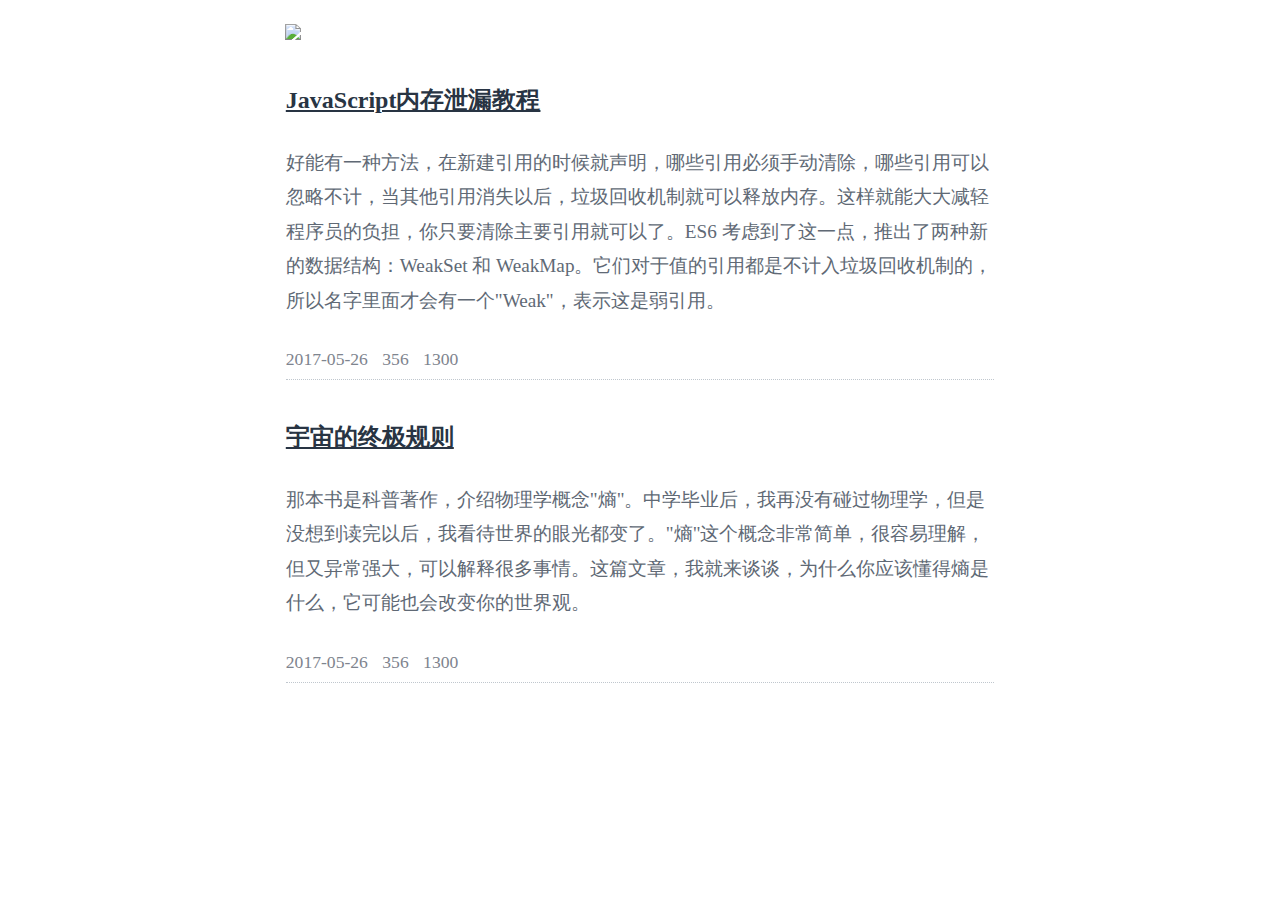
==== index.html @ 5a66dd4c "office mac to github" ====
<!DOCTYPE html>
<html>
<head>
    <meta charset="UTF-8">
    <title>blog-template</title>
    <meta charset="utf-8">
    <meta name="viewport" content="width=device-width, initial-scale=1, maximum-scale=1, minimum-scale=1,user-scalable=no">
    <link rel="stylesheet" href="css/public.css" />
    <link rel="stylesheet" href="css/base.css" />
    <script type="text/javascript" src="js/jquery.min.js"></script>
    <script type="text/javascript" src="js/test.js"></script>
</head>
<body>

    <div class="main-wrapper main-header clear-fix">
        <a href="" class="home-link">
            <img src="images/logo.png" style="width:170px;">
        </a>
    </div>

    <div class="main-wrapper main-content">
        <div class="article-wrap">
            <h2 class="article-title"><a href="">JavaScript内存泄漏教程</a></h2>
            <p class="article-body">好能有一种方法，在新建引用的时候就声明，哪些引用必须手动清除，哪些引用可以忽略不计，当其他引用消失以后，垃圾回收机制就可以释放内存。这样就能大大减轻程序员的负担，你只要清除主要引用就可以了。ES6 考虑到了这一点，推出了两种新的数据结构：WeakSet 和 WeakMap。它们对于值的引用都是不计入垃圾回收机制的，所以名字里面才会有一个"Weak"，表示这是弱引用。</p>
            <div class="article-info">
                <span class="article-info-date"><i class="iconfont icon-time"></i> 2017-05-26</span>
                <span class="article-info-mark"><i class="iconfont icon-mark"></i> 356</span>
                <span class="article-info-attention"><i class="iconfont icon-attention"></i> 1300</span>
            </div>
        </div>
        <div class="article-wrap">
            <h2 class="article-title"><a href="">宇宙的终极规则</a></h2>
            <p class="article-body">那本书是科普著作，介绍物理学概念"熵"。中学毕业后，我再没有碰过物理学，但是没想到读完以后，我看待世界的眼光都变了。"熵"这个概念非常简单，很容易理解，但又异常强大，可以解释很多事情。这篇文章，我就来谈谈，为什么你应该懂得熵是什么，它可能也会改变你的世界观。</p>
            <div class="article-info">
                <span class="article-info-date"><i class="iconfont icon-time"></i> 2017-05-26</span>
                <span class="article-info-mark"><i class="iconfont icon-comment"></i> 356</span>
                <span class="article-info-attention"><i class="iconfont icon-attention"></i> 1300</span>
            </div>
        </div>
    </div>

</body>
</html>
---- css/base.css ----
.clear-fix:after{
    float: none;
    display: block;
    content: '';
    visibility: hidden;
    clear: both;
    height: 0;
    overflow: hidden;
    zoom: 1;
}


.main-header{
    padding: 1em 0 0 0;
}
.home-link{
    display: block;
    float: left;
    margin-left: 1.5em;
}



.main-wrapper{
    width: 60%;
    margin: 0 auto;
}
.article-wrap{
    border:rgba(255,255,255,0) 1px solid;
    border-radius: 5px;
    padding: 0 1.5em;
    transition: all 0.6s;
}
.article-wrap.chosen-arc{
    border-color:#E6E9EF;
    background: #fff;
    box-shadow: 0 0 4px rgba(100,100,100,.12);
}


.article-title{
    font-size: 1.5em;
    padding:0.8em 0 0 0;
}
.article-title a{
	color: #283443;
    transition: all 0.4s;
}
.article-wrap.chosen-arc .article-title a{
    color: #EF530E;
}


.article-body{
    font-size: 1.2em;
    color: #606975;
    line-height: 1.8em;
    padding: 0.5em 0 0.6em 0;
    transition: all 0.4s;
}
.article-body:hover{
    color: #434B58;
}
.article-wrap.chosen-arc .article-body{
    color: #434B58;
}

.article-info{
    color: #7E848E;
    border-bottom: rgb(192, 199, 206) 1px dotted;
    font-size: 1.1em;
    padding: 0 0 10px 0;
    vertical-align: middle;
    line-height: 20px;
    font-weight: normal;
    transition: all 0.4s;
}
.article-info span{
    margin-right: 10px;
}
.article-info i{
	font-weight: bold;
}
.article-wrap.chosen-arc .article-info{
    border-color: rgba(255,255,255,0);
}
.article-wrap.chosen-prev .article-info{
    border-color: rgba(255,255,255,0);
}



/*-------*/
@media (max-width: 990px) {
    .main-wrapper{
        width: 100%;
    }
    .article-wrap{
        border-left: none;
        border-right: none;
    }
    .article-wrap.chosen-arc{
        border-radius: 0;
        border-left: none;
        border-right: none;
        box-shadow: 0 0 5px rgba(100,100,100,.1);
        /*box-shadow: none;*/
    }
}
@media (min-width: 990px) and (max-width: 1200px) {
    .main-wrapper{
        width: 75%;
    }
}
@media (min-width: 1200px) {
    .main-wrapper{
        width: 60%;
    }
}
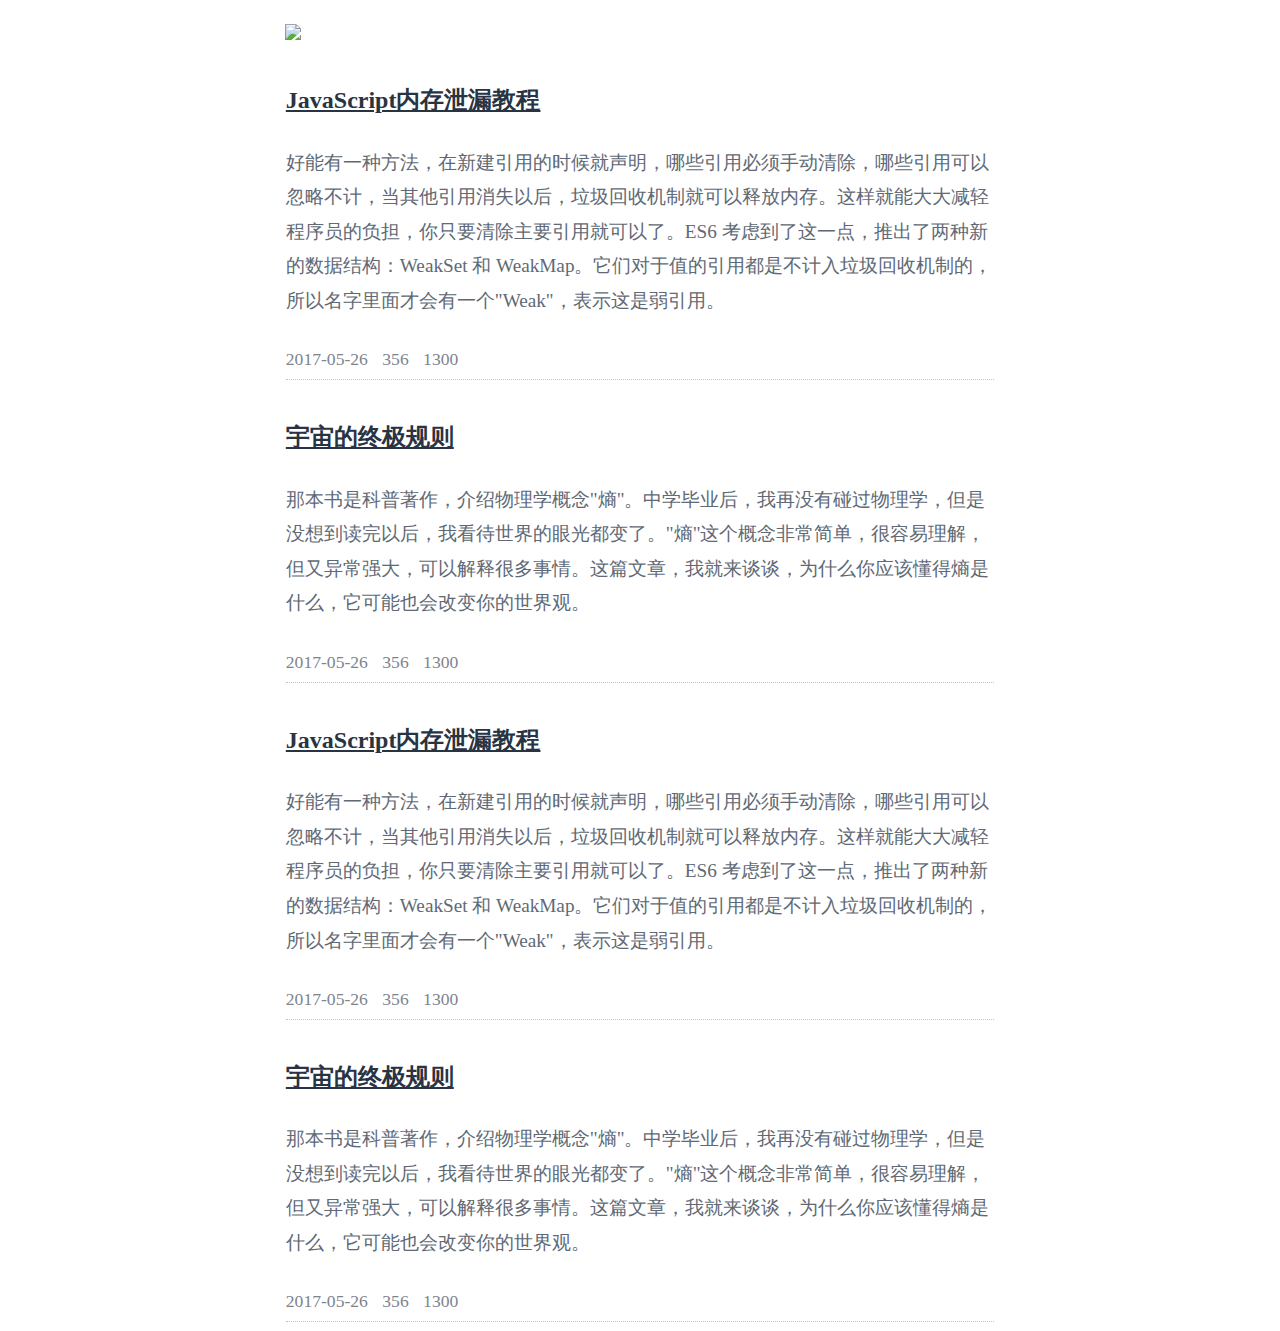
==== commit 1a5bdfbe: "office to github--17.10.26" ====
--- a/index.html
+++ b/index.html
@@ -37,6 +37,24 @@
                 <span class="article-info-attention"><i class="iconfont icon-attention"></i> 1300</span>
             </div>
         </div>
+        <div class="article-wrap">
+            <h2 class="article-title"><a href="">JavaScript内存泄漏教程</a></h2>
+            <p class="article-body">好能有一种方法，在新建引用的时候就声明，哪些引用必须手动清除，哪些引用可以忽略不计，当其他引用消失以后，垃圾回收机制就可以释放内存。这样就能大大减轻程序员的负担，你只要清除主要引用就可以了。ES6 考虑到了这一点，推出了两种新的数据结构：WeakSet 和 WeakMap。它们对于值的引用都是不计入垃圾回收机制的，所以名字里面才会有一个"Weak"，表示这是弱引用。</p>
+            <div class="article-info">
+                <span class="article-info-date"><i class="iconfont icon-time"></i> 2017-05-26</span>
+                <span class="article-info-mark"><i class="iconfont icon-mark"></i> 356</span>
+                <span class="article-info-attention"><i class="iconfont icon-attention"></i> 1300</span>
+            </div>
+        </div>
+        <div class="article-wrap">
+            <h2 class="article-title"><a href="">宇宙的终极规则</a></h2>
+            <p class="article-body">那本书是科普著作，介绍物理学概念"熵"。中学毕业后，我再没有碰过物理学，但是没想到读完以后，我看待世界的眼光都变了。"熵"这个概念非常简单，很容易理解，但又异常强大，可以解释很多事情。这篇文章，我就来谈谈，为什么你应该懂得熵是什么，它可能也会改变你的世界观。</p>
+            <div class="article-info">
+                <span class="article-info-date"><i class="iconfont icon-time"></i> 2017-05-26</span>
+                <span class="article-info-mark"><i class="iconfont icon-comment"></i> 356</span>
+                <span class="article-info-attention"><i class="iconfont icon-attention"></i> 1300</span>
+            </div>
+        </div>
     </div>
 
 </body>
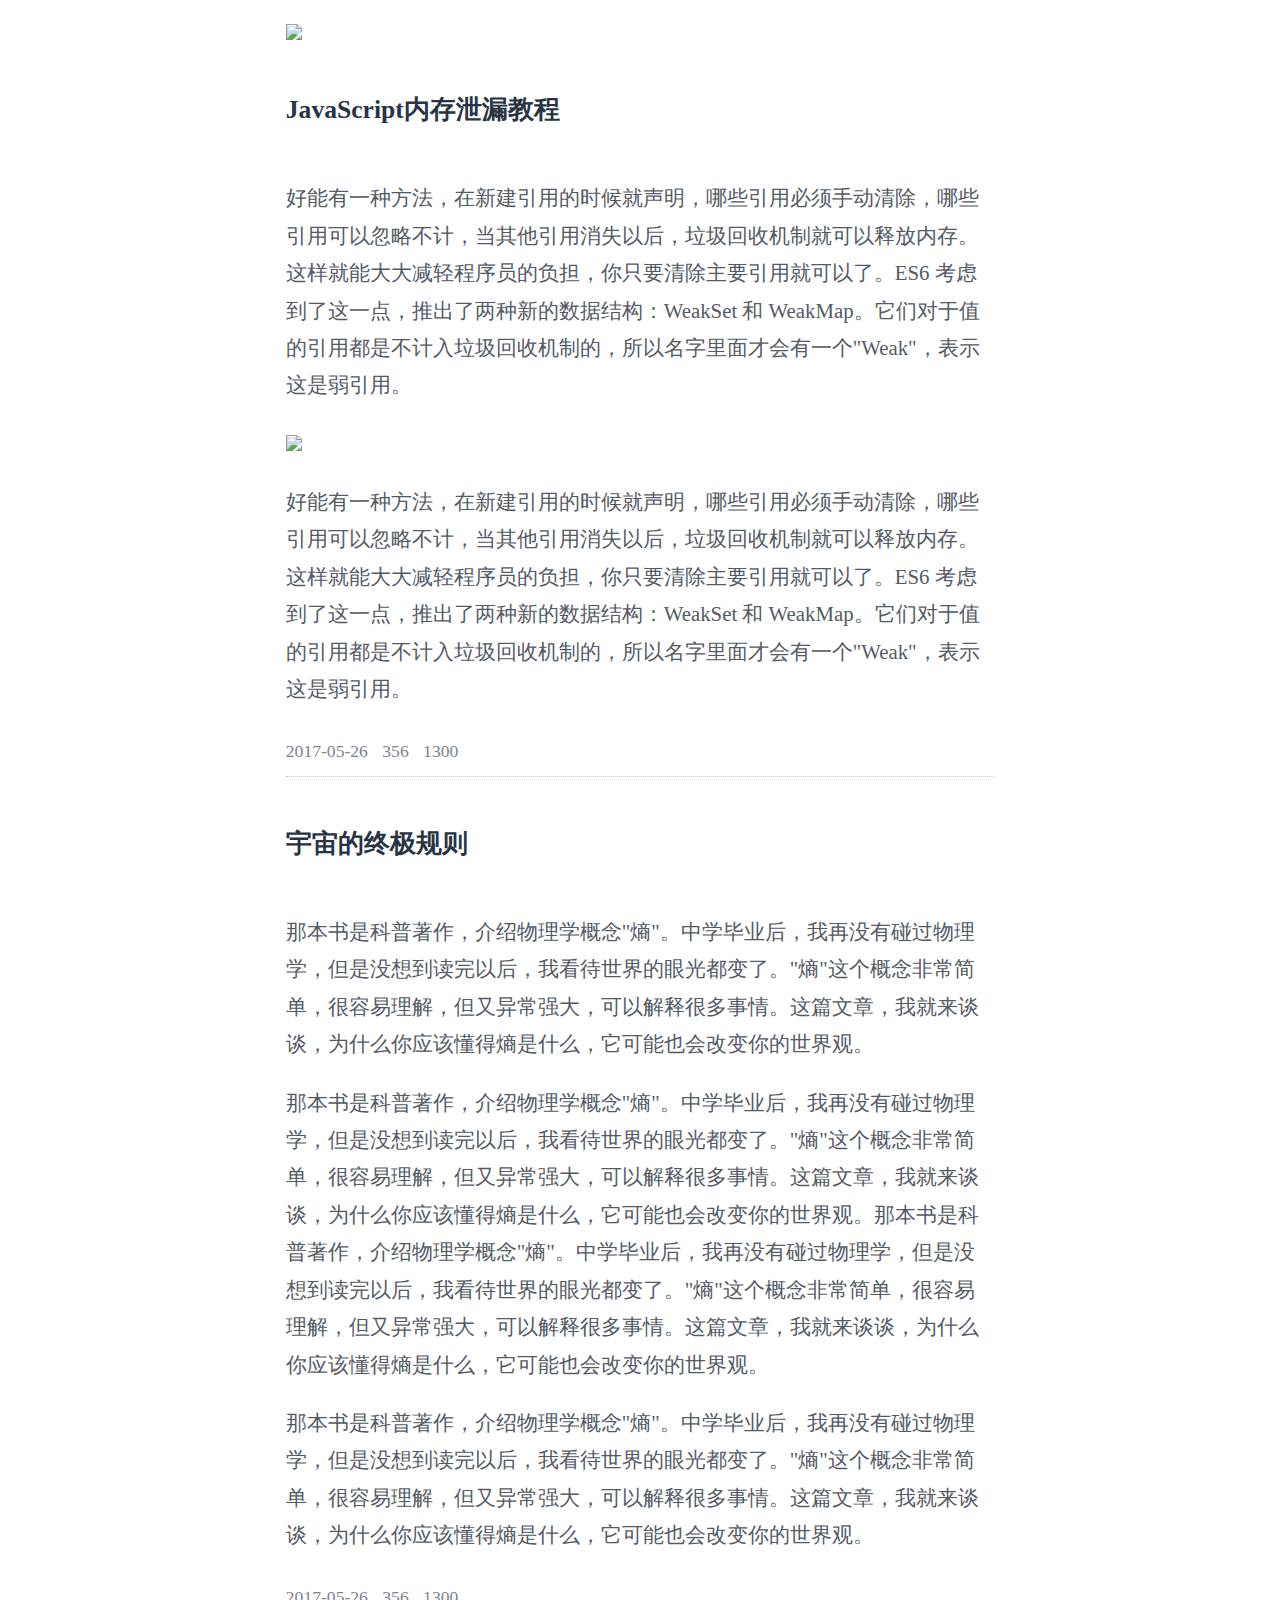
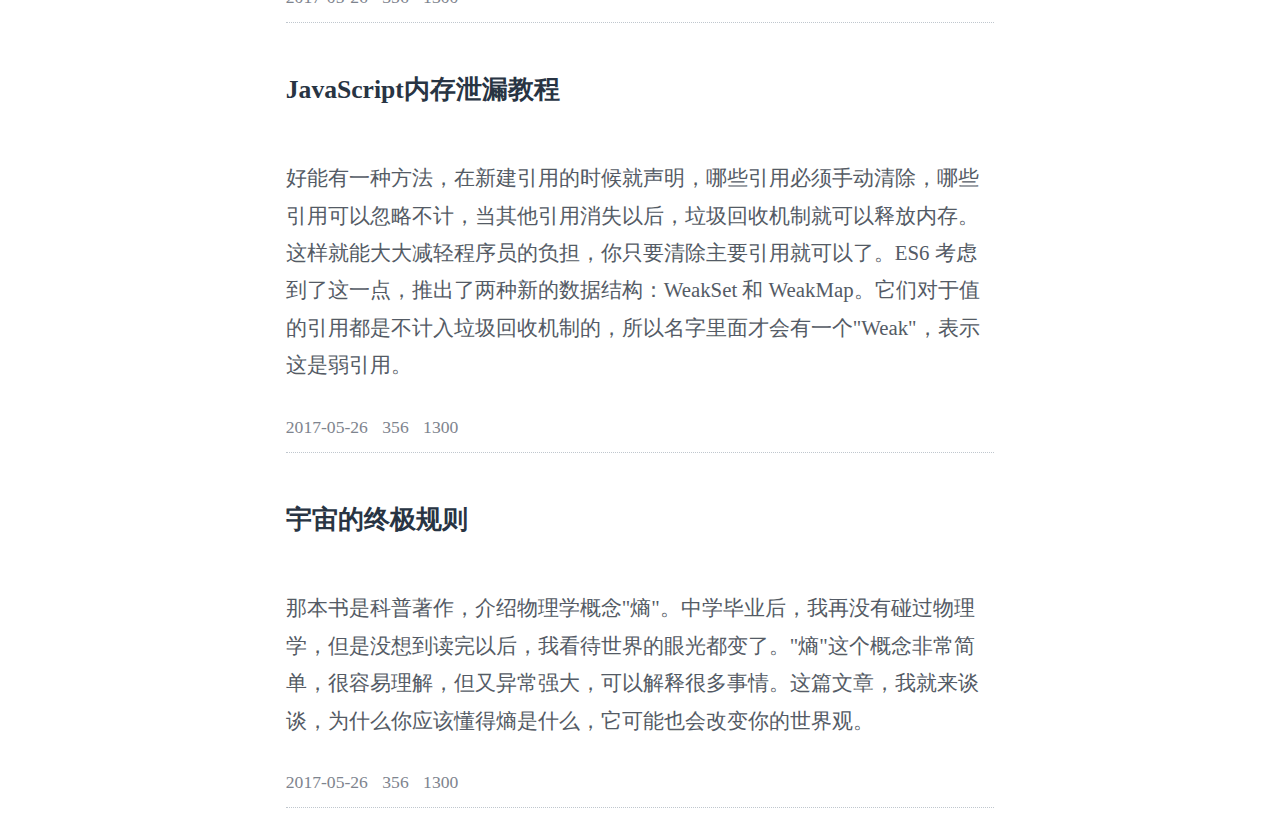
==== commit f2a9a60a: "home to github" ====
--- a/index.html
+++ b/index.html
@@ -19,36 +19,49 @@
     </div>
 
     <div class="main-wrapper main-content">
-        <div class="article-wrap">
-            <h2 class="article-title"><a href="">JavaScript内存泄漏教程</a></h2>
-            <p class="article-body">好能有一种方法，在新建引用的时候就声明，哪些引用必须手动清除，哪些引用可以忽略不计，当其他引用消失以后，垃圾回收机制就可以释放内存。这样就能大大减轻程序员的负担，你只要清除主要引用就可以了。ES6 考虑到了这一点，推出了两种新的数据结构：WeakSet 和 WeakMap。它们对于值的引用都是不计入垃圾回收机制的，所以名字里面才会有一个"Weak"，表示这是弱引用。</p>
+        <div class="article-wrap transition400">
+            <h2 class="article-title transition300"><a href="" class="transition300">JavaScript内存泄漏教程</a></h2>
+            <div class="article-body">
+                <p>好能有一种方法，在新建引用的时候就声明，哪些引用必须手动清除，哪些引用可以忽略不计，当其他引用消失以后，垃圾回收机制就可以释放内存。这样就能大大减轻程序员的负担，你只要清除主要引用就可以了。ES6 考虑到了这一点，推出了两种新的数据结构：WeakSet 和 WeakMap。它们对于值的引用都是不计入垃圾回收机制的，所以名字里面才会有一个"Weak"，表示这是弱引用。</p>
+                <img src="images/img1.jpg">
+                <p>好能有一种方法，在新建引用的时候就声明，哪些引用必须手动清除，哪些引用可以忽略不计，当其他引用消失以后，垃圾回收机制就可以释放内存。这样就能大大减轻程序员的负担，你只要清除主要引用就可以了。ES6 考虑到了这一点，推出了两种新的数据结构：WeakSet 和 WeakMap。它们对于值的引用都是不计入垃圾回收机制的，所以名字里面才会有一个"Weak"，表示这是弱引用。</p>
+            </div>
             <div class="article-info">
                 <span class="article-info-date"><i class="iconfont icon-time"></i> 2017-05-26</span>
                 <span class="article-info-mark"><i class="iconfont icon-mark"></i> 356</span>
                 <span class="article-info-attention"><i class="iconfont icon-attention"></i> 1300</span>
             </div>
         </div>
-        <div class="article-wrap">
-            <h2 class="article-title"><a href="">宇宙的终极规则</a></h2>
-            <p class="article-body">那本书是科普著作，介绍物理学概念"熵"。中学毕业后，我再没有碰过物理学，但是没想到读完以后，我看待世界的眼光都变了。"熵"这个概念非常简单，很容易理解，但又异常强大，可以解释很多事情。这篇文章，我就来谈谈，为什么你应该懂得熵是什么，它可能也会改变你的世界观。</p>
+        <div class="article-wrap transition400">
+            <h2 class="article-title transition300"><a href="" class="transition300">宇宙的终极规则</a></h2>
+            <div class="article-body">
+                <p>那本书是科普著作，介绍物理学概念"熵"。中学毕业后，我再没有碰过物理学，但是没想到读完以后，我看待世界的眼光都变了。"熵"这个概念非常简单，很容易理解，但又异常强大，可以解释很多事情。这篇文章，我就来谈谈，为什么你应该懂得熵是什么，它可能也会改变你的世界观。</p>
+                <p>那本书是科普著作，介绍物理学概念"熵"。中学毕业后，我再没有碰过物理学，但是没想到读完以后，我看待世界的眼光都变了。"熵"这个概念非常简单，很容易理解，但又异常强大，可以解释很多事情。这篇文章，我就来谈谈，为什么你应该懂得熵是什么，它可能也会改变你的世界观。那本书是科普著作，介绍物理学概念"熵"。中学毕业后，我再没有碰过物理学，但是没想到读完以后，我看待世界的眼光都变了。"熵"这个概念非常简单，很容易理解，但又异常强大，可以解释很多事情。这篇文章，我就来谈谈，为什么你应该懂得熵是什么，它可能也会改变你的世界观。</p>
+                <p>那本书是科普著作，介绍物理学概念"熵"。中学毕业后，我再没有碰过物理学，但是没想到读完以后，我看待世界的眼光都变了。"熵"这个概念非常简单，很容易理解，但又异常强大，可以解释很多事情。这篇文章，我就来谈谈，为什么你应该懂得熵是什么，它可能也会改变你的世界观。</p>
+            </div>
             <div class="article-info">
                 <span class="article-info-date"><i class="iconfont icon-time"></i> 2017-05-26</span>
                 <span class="article-info-mark"><i class="iconfont icon-comment"></i> 356</span>
                 <span class="article-info-attention"><i class="iconfont icon-attention"></i> 1300</span>
             </div>
         </div>
-        <div class="article-wrap">
-            <h2 class="article-title"><a href="">JavaScript内存泄漏教程</a></h2>
-            <p class="article-body">好能有一种方法，在新建引用的时候就声明，哪些引用必须手动清除，哪些引用可以忽略不计，当其他引用消失以后，垃圾回收机制就可以释放内存。这样就能大大减轻程序员的负担，你只要清除主要引用就可以了。ES6 考虑到了这一点，推出了两种新的数据结构：WeakSet 和 WeakMap。它们对于值的引用都是不计入垃圾回收机制的，所以名字里面才会有一个"Weak"，表示这是弱引用。</p>
+        <div class="article-wrap transition400">
+            <h2 class="article-title transition300"><a href="" class="transition300">JavaScript内存泄漏教程</a></h2>
+            <div class="article-body">
+                <p>好能有一种方法，在新建引用的时候就声明，哪些引用必须手动清除，哪些引用可以忽略不计，当其他引用消失以后，垃圾回收机制就可以释放内存。这样就能大大减轻程序员的负担，你只要清除主要引用就可以了。ES6 考虑到了这一点，推出了两种新的数据结构：WeakSet 和 WeakMap。它们对于值的引用都是不计入垃圾回收机制的，所以名字里面才会有一个"Weak"，表示这是弱引用。</p>
+            </div>
             <div class="article-info">
                 <span class="article-info-date"><i class="iconfont icon-time"></i> 2017-05-26</span>
                 <span class="article-info-mark"><i class="iconfont icon-mark"></i> 356</span>
                 <span class="article-info-attention"><i class="iconfont icon-attention"></i> 1300</span>
             </div>
+            
         </div>
-        <div class="article-wrap">
-            <h2 class="article-title"><a href="">宇宙的终极规则</a></h2>
-            <p class="article-body">那本书是科普著作，介绍物理学概念"熵"。中学毕业后，我再没有碰过物理学，但是没想到读完以后，我看待世界的眼光都变了。"熵"这个概念非常简单，很容易理解，但又异常强大，可以解释很多事情。这篇文章，我就来谈谈，为什么你应该懂得熵是什么，它可能也会改变你的世界观。</p>
+        <div class="article-wrap transition400">
+            <h2 class="article-title transition300"><a href="" class="transition300">宇宙的终极规则</a></h2>
+            <div class="article-body">
+                <p>那本书是科普著作，介绍物理学概念"熵"。中学毕业后，我再没有碰过物理学，但是没想到读完以后，我看待世界的眼光都变了。"熵"这个概念非常简单，很容易理解，但又异常强大，可以解释很多事情。这篇文章，我就来谈谈，为什么你应该懂得熵是什么，它可能也会改变你的世界观。</p>
+            </div>
             <div class="article-info">
                 <span class="article-info-date"><i class="iconfont icon-time"></i> 2017-05-26</span>
                 <span class="article-info-mark"><i class="iconfont icon-comment"></i> 356</span>
--- a/css/base.css
+++ b/css/base.css
@@ -1,3 +1,4 @@
+/*公共-布局*/
 .clear-fix:after{
     float: none;
     display: block;
@@ -8,72 +9,85 @@
     overflow: hidden;
     zoom: 1;
 }
+.transition300{
+    transition: all 0.3s;
+}
+.transition400{
+    transition: all 0.4s;
+}
+.main-wrapper{
+    width: 60%;
+    margin: 0 auto;
+}
 
 
+/*公共-头部*/
 .main-header{
     padding: 1em 0 0 0;
 }
 .home-link{
     display: block;
     float: left;
-    margin-left: 1.5em;
+    margin-left: 1.6em;
 }
-
-
-
-.main-wrapper{
-    width: 60%;
-    margin: 0 auto;
+/*列表-容器*/
+.main-content{
+    /*background: #fff;*/
+}
+.main-content .article-wrap:first-child{
+    /*border-top:#E6E9EF 1px solid;*/
 }
 .article-wrap{
     border:rgba(255,255,255,0) 1px solid;
-    border-radius: 5px;
+/*    border-left-color: #E6E9EF;
+    border-right-color: #E6E9EF;*/
     padding: 0 1.5em;
-    transition: all 0.6s;
+    position: relative;
+    left: 0px;
+}
+.article-wrap img{
+    width: 100%!important;
 }
 .article-wrap.chosen-arc{
-    border-color:#E6E9EF;
     background: #fff;
-    box-shadow: 0 0 4px rgba(100,100,100,.12);
+    border-color:#e3e6ea;    
+    box-shadow: 0 1px 3px rgba(100,100,100,.14);
+    left: 8px;
 }
-
-
+/*列表-标题*/
 .article-title{
-    font-size: 1.5em;
-    padding:0.8em 0 0 0;
+    font-size: 1.6em;
+    padding:1em 0 0 0;
 }
 .article-title a{
 	color: #283443;
-    transition: all 0.4s;
+    text-decoration: none;
+}
+.article-title a:hover{
+    text-decoration: none;
 }
 .article-wrap.chosen-arc .article-title a{
-    color: #EF530E;
+    color: #ea6037;
 }
-
-
+/*列表-段落*/
 .article-body{
-    font-size: 1.2em;
-    color: #606975;
+    font-size: 1.3em;
+    color: #545b65;
     line-height: 1.8em;
     padding: 0.5em 0 0.6em 0;
-    transition: all 0.4s;
-}
-.article-body:hover{
-    color: #434B58;
 }
 .article-wrap.chosen-arc .article-body{
-    color: #434B58;
+    color: #2c3138;
 }
-
+/*列表-评论*/
 .article-info{
     color: #7E848E;
-    border-bottom: rgb(192, 199, 206) 1px dotted;
+    border-bottom: rgba(192, 199, 206,1) 1px dotted;
     font-size: 1.1em;
-    padding: 0 0 10px 0;
+    padding: 0 0 15px 0;
     vertical-align: middle;
     line-height: 20px;
     font-weight: normal;
-    transition: all 0.4s;
 }
 .article-info span{
     margin-right: 10px;
@@ -83,33 +97,33 @@
 }
 .article-wrap.chosen-arc .article-info{
     border-color: rgba(255,255,255,0);
+    color: #686f79;
 }
 .article-wrap.chosen-prev .article-info{
     border-color: rgba(255,255,255,0);
 }
 
 
-
-/*-------*/
+/*---适配尺寸---*/
 @media (max-width: 990px) {
     .main-wrapper{
         width: 100%;
     }
     .article-wrap{
-        border-left: none;
-        border-right: none;
+/*        border-left: none;
+        border-right: none;*/
     }
     .article-wrap.chosen-arc{
         border-radius: 0;
-        border-left: none;
-        border-right: none;
-        box-shadow: 0 0 5px rgba(100,100,100,.1);
-        /*box-shadow: none;*/
+        border-left-color: rgba(255,255,255,0);
+        border-right-color: rgba(255,255,255,0);
+        box-shadow: 0 1px 3px rgba(100,100,100,.12);
+        left: 0;
     }
 }
 @media (min-width: 990px) and (max-width: 1200px) {
     .main-wrapper{
-        width: 75%;
+        width: 70%;
     }
 }
 @media (min-width: 1200px) {
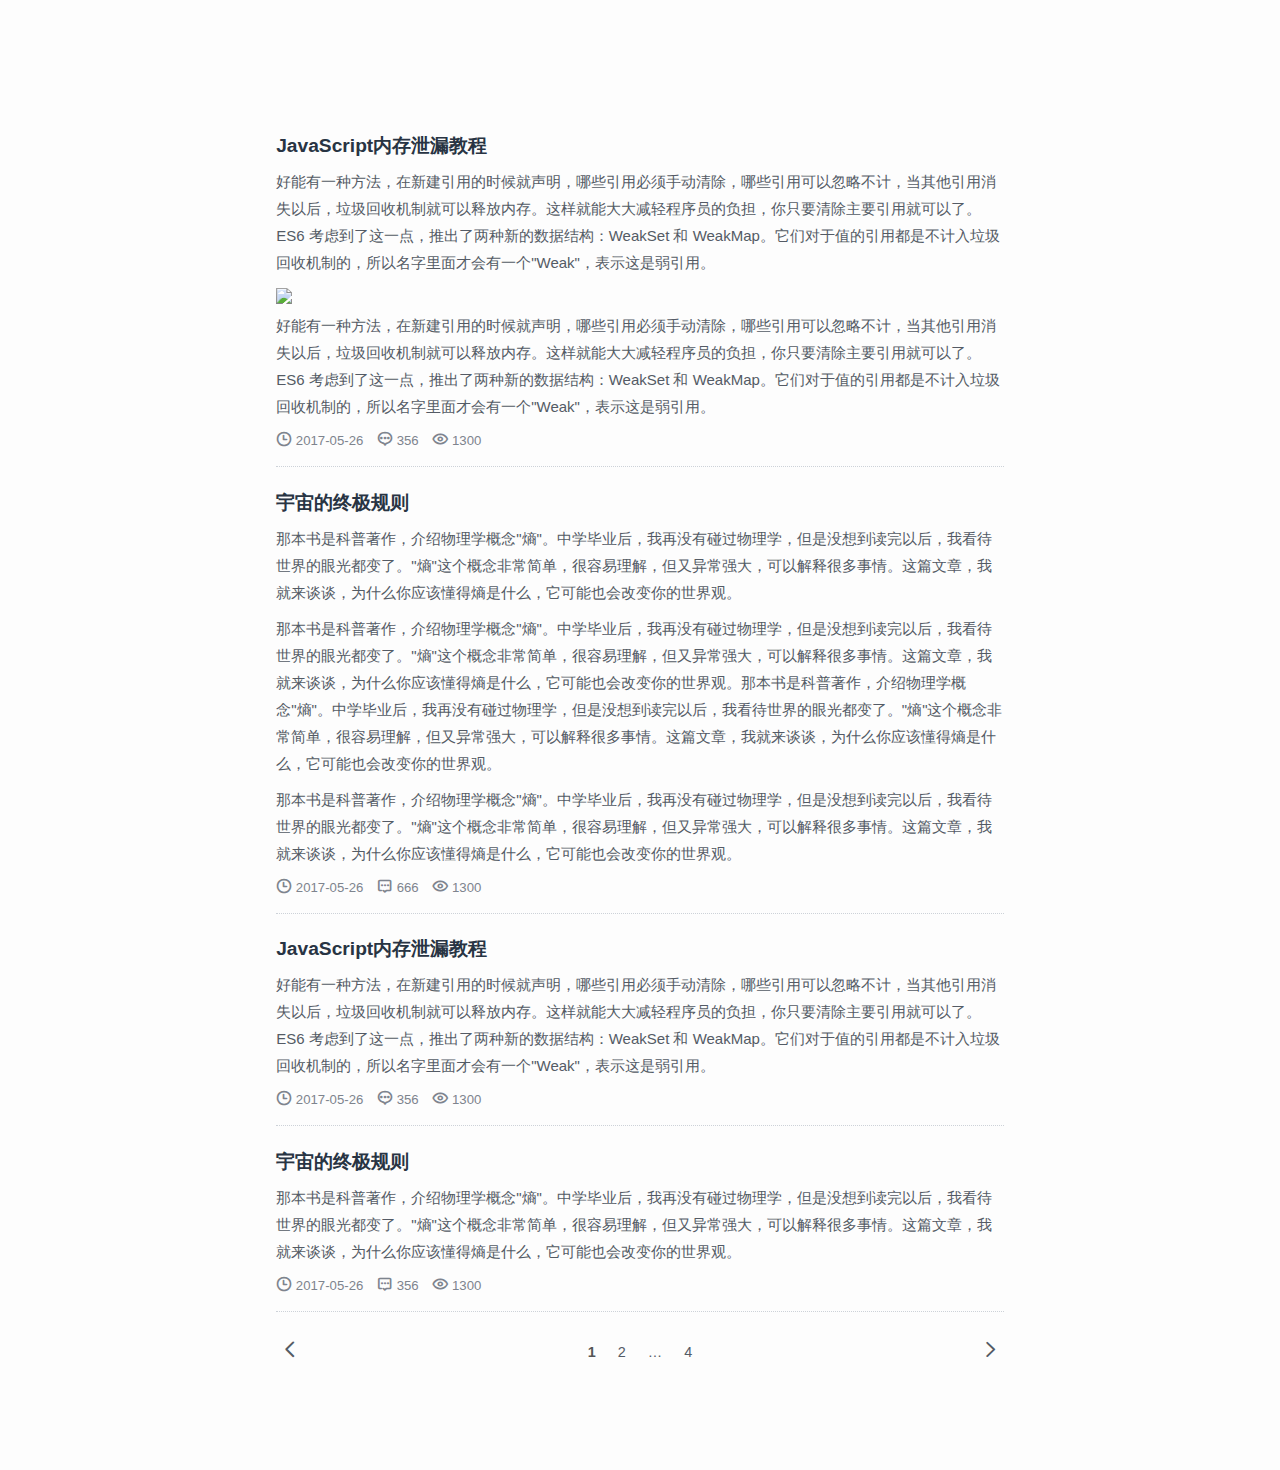
==== commit 8eebd6c2: "office to github" ====
--- a/index.html
+++ b/index.html
@@ -12,13 +12,13 @@
 </head>
 <body>
 
-    <div class="main-wrapper main-header clear-fix">
+    <div class="main-wrapper main-header clear-fix" style="height: 100px;">
         <a href="" class="home-link">
-            <img src="images/logo.png" style="width:170px;">
+            <!-- <img src="images/logo.png" style="width:170px;"> -->
         </a>
     </div>
 
-    <div class="main-wrapper main-content">
+    <div class="main-wrapper" id="home-page">
         <div class="article-wrap transition400">
             <h2 class="article-title transition300"><a href="" class="transition300">JavaScript内存泄漏教程</a></h2>
             <div class="article-body">
@@ -41,7 +41,7 @@
             </div>
             <div class="article-info">
                 <span class="article-info-date"><i class="iconfont icon-time"></i> 2017-05-26</span>
-                <span class="article-info-mark"><i class="iconfont icon-comment"></i> 356</span>
+                <a class="article-info-mark" href=""><i class="iconfont icon-comment"></i> 666</a>
                 <span class="article-info-attention"><i class="iconfont icon-attention"></i> 1300</span>
             </div>
         </div>
@@ -68,6 +68,23 @@
                 <span class="article-info-attention"><i class="iconfont icon-attention"></i> 1300</span>
             </div>
         </div>
+        <nav class="navigation pagination" role="navigation">
+            <h2 class="screen-reader-text">文章导航</h2>
+            <div class="nav-links clear-fix">
+                <a class="prev page-numbers transition400" href=""><i class="iconfont icon-back"></i></a>
+                <span class='page-numbers page-int current'><span class="meta-nav screen-reader-text">页 </span>1</span>
+                <a class='page-numbers page-int ' href=""><span class="meta-nav screen-reader-text">页 </span>2</a>
+                <span class="page-numbers page-int dots">&hellip;</span>
+                <a class='page-numbers page-int ' href=''><span class="meta-nav screen-reader-text">页 </span>4</a>
+                <a class="next page-numbers transition400" href=""><i class="iconfont icon-right"></i></a>
+            </div>
+        </nav>
+    </div>
+
+    <div class="main-wrapper main-footer" style="height: 100px;">
+        <a href="" class="home-link">
+            <!-- <img src="images/logo.png" style="width:170px;"> -->
+        </a>
     </div>
 
 </body>
--- a/css/public.css
+++ b/css/public.css
@@ -0,0 +1,215 @@
+*{margin: 0;padding: 0;list-style: none;}
+/*
+KISSY CSS Reset
+理念：1. reset 的目的不是清除浏览器的默认样式，这仅是部分工作。清除和重置是紧密不可分的。
+2. reset 的目的不是让默认样式在所有浏览器下一致，而是减少默认样式有可能带来的问题。
+3. reset 期望提供一套普适通用的基础样式。但没有银弹，推荐根据具体需求，裁剪和修改后再使用。
+特色：1. 适应中文；2. 基于最新主流浏览器。
+维护：玉伯<lifesinger@gmail.com>, 正淳<ragecarrier@gmail.com>
+ */
+
+/** 清除内外边距 **/
+body, h1, h2, h3, h4, h5, h6, hr, p, blockquote, /* structural elements 结构元素 */
+dl, dt, dd, ul, ol, li, /* list elements 列表元素 */
+pre, /* text formatting elements 文本格式元素 */
+form, fieldset, legend, button, input, textarea, /* form elements 表单元素 */
+th, td /* table elements 表格元素 */ {
+  margin: 0;
+  padding: 0;
+}
+
+/** 设置默认字体 **/
+body,
+button, input, select, textarea /* for ie */ {
+  font: 12px/1.5 tahoma, arial, \5b8b\4f53, sans-serif;
+}
+h1, h2, h3, h4, h5, h6 { font-size: 100%; }
+address, cite, dfn, em, var { font-style: normal; } /* 将斜体扶正 */
+code, kbd, pre, samp { font-family: courier new, courier, monospace; } /* 统一等宽字体 */
+small { font-size: 12px; } /* 小于 12px 的中文很难阅读，让 small 正常化 */
+
+/** 重置列表元素 **/
+ul, ol { list-style: none; }
+
+/** 重置文本格式元素 **/
+a { text-decoration: none; outline: none;}
+a:hover { text-decoration: underline; }
+
+
+/** 重置表单元素 **/
+legend { color: #000; } /* for ie6 */
+fieldset, img { border: 0; outline: none;} /* img 搭车：让链接里的 img 无边框 */
+button, input, select, textarea { font-size: 100%; } /* 使得表单元素在 ie 下能继承字体大小 */
+/* 注：optgroup 无法扶正 */
+
+/** 重置表格元素 **/
+table { border-collapse: collapse; border-spacing: 0; }
+
+/*----*/
+body{background: #fdfdfd;font-family: "microsoft yahei",Arial;-webkit-font-smoothing: antialiased;font-smoothing: antialiased;-webkit-text-size-adjust:100%;text-size-adjust:100%}
+
+/*-----字体图标---*/
+
+@font-face {font-family: "iconfont";
+  src: url('iconfont.eot?t=1495853792453'); /* IE9*/
+  src: url('iconfont.eot?t=1495853792453#iefix') format('embedded-opentype'), /* IE6-IE8 */
+  url('iconfont.woff?t=1495853792453') format('woff'), /* chrome, firefox */
+  url('iconfont.ttf?t=1495853792453') format('truetype'), /* chrome, firefox, opera, Safari, Android, iOS 4.2+*/
+  url('iconfont.svg?t=1495853792453#iconfont') format('svg'); /* iOS 4.1- */
+}
+
+.iconfont {
+  font-family:"iconfont" !important;
+  font-size:16px;
+  font-style:normal;
+  -webkit-font-smoothing: antialiased;
+  -moz-osx-font-smoothing: grayscale;
+}
+
+.icon-appreciate:before { content: "\e644"; }
+
+.icon-check:before { content: "\e645"; }
+
+.icon-close:before { content: "\e646"; }
+
+.icon-edit:before { content: "\e649"; }
+
+.icon-emoji:before { content: "\e64a"; }
+
+.icon-favorfill:before { content: "\e64b"; }
+
+.icon-favor:before { content: "\e64c"; }
+
+.icon-locationfill:before { content: "\e650"; }
+
+.icon-location:before { content: "\e654"; }
+
+.icon-roundcheckfill:before { content: "\e656"; }
+
+.icon-roundcheck:before { content: "\e657"; }
+
+.icon-roundclosefill:before { content: "\e658"; }
+
+.icon-roundclose:before { content: "\e659"; }
+
+.icon-roundrightfill:before { content: "\e65a"; }
+
+.icon-roundright:before { content: "\e65b"; }
+
+.icon-timefill:before { content: "\e65e"; }
+
+.icon-time:before { content: "\e65f"; }
+
+.icon-unfold:before { content: "\e66c"; }
+
+.icon-warnfill:before { content: "\e662"; }
+
+.icon-warn:before { content: "\e663"; }
+
+.icon-camerafill:before { content: "\e664"; }
+
+.icon-commentfill:before { content: "\e666"; }
+
+.icon-comment:before { content: "\e670"; }
+
+.icon-likefill:before { content: "\e671"; }
+
+.icon-like:before { content: "\e672"; }
+
+.icon-notificationfill:before { content: "\e66a"; }
+
+.icon-notification:before { content: "\e66b"; }
+
+.icon-back:before { content: "\e679"; }
+
+.icon-more:before { content: "\e684"; }
+
+.icon-settings:before { content: "\e68a"; }
+
+.icon-questionfill:before { content: "\e690"; }
+
+.icon-question:before { content: "\e691"; }
+
+.icon-pic:before { content: "\e69b"; }
+
+.icon-pulldown:before { content: "\e69f"; }
+
+.icon-pullup:before { content: "\e6a0"; }
+
+.icon-right:before { content: "\e6a3"; }
+
+.icon-refresh:before { content: "\e6a4"; }
+
+.icon-home:before { content: "\e6b8"; }
+
+.icon-homefill:before { content: "\e6bb"; }
+
+.icon-message:before { content: "\e6bc"; }
+
+.icon-friendaddfill:before { content: "\e6c9"; }
+
+.icon-friendadd:before { content: "\e6ca"; }
+
+.icon-selection:before { content: "\e6ce"; }
+
+.icon-square:before { content: "\e6d5"; }
+
+.icon-squarecheck:before { content: "\e6d6"; }
+
+.icon-round:before { content: "\e6d7"; }
+
+.icon-roundaddfill:before { content: "\e6d8"; }
+
+.icon-roundadd:before { content: "\e6d9"; }
+
+.icon-add:before { content: "\e6da"; }
+
+.icon-mobile:before { content: "\e704"; }
+
+.icon-mobilefill:before { content: "\e705"; }
+
+.icon-creativefill:before { content: "\e718"; }
+
+.icon-female:before { content: "\e71a"; }
+
+.icon-male:before { content: "\e71c"; }
+
+.icon-pullleft:before { content: "\e71f"; }
+
+.icon-pullright:before { content: "\e720"; }
+
+.icon-picfill:before { content: "\e72c"; }
+
+.icon-markfill:before { content: "\e730"; }
+
+.icon-mark:before { content: "\e732"; }
+
+.icon-repair:before { content: "\e738"; }
+
+.icon-file:before { content: "\e739"; }
+
+.icon-attentionfill:before { content: "\e73c"; }
+
+.icon-attention:before { content: "\e73d"; }
+
+.icon-communityfill:before { content: "\e740"; }
+
+.icon-community:before { content: "\e741"; }
+
+.icon-tagfill:before { content: "\e751"; }
+
+.icon-tag:before { content: "\e752"; }
+
+.icon-radiobox:before { content: "\e75b"; }
+
+.icon-add1:before { content: "\e767"; }
+
+.icon-move:before { content: "\e768"; }
+
+.icon-comment_fill_light:before { content: "\e7e2"; }
+
+
+
+
+
+
--- a/css/base.css
+++ b/css/base.css
@@ -19,6 +19,9 @@
     width: 60%;
     margin: 0 auto;
 }
+.screen-reader-text{
+    display: none;
+}
 
 
 /*公共-头部*/
@@ -30,18 +33,12 @@
     float: left;
     margin-left: 1.6em;
 }
+
+/*====首页样式====*/
 /*列表-容器*/
-.main-content{
-    /*background: #fff;*/
-}
-.main-content .article-wrap:first-child{
-    /*border-top:#E6E9EF 1px solid;*/
-}
 .article-wrap{
     border:rgba(255,255,255,0) 1px solid;
-/*    border-left-color: #E6E9EF;
-    border-right-color: #E6E9EF;*/
-    padding: 0 1.5em;
+    padding: 0 1.6em;
     position: relative;
     left: 0px;
 }
@@ -52,7 +49,6 @@
     background: #fff;
     border-color:#e3e6ea;    
     box-shadow: 0 1px 3px rgba(100,100,100,.14);
-    left: 8px;
 }
 /*列表-标题*/
 .article-title{
@@ -71,25 +67,29 @@
 }
 /*列表-段落*/
 .article-body{
-    font-size: 1.3em;
+    font-size: 1.25em;
     color: #545b65;
     line-height: 1.8em;
-    padding: 0.5em 0 0.6em 0;
+    padding: 0.5em 0 0 0;
+}
+.article-body p{
+    margin: 0 0 0.6em;
 }
 .article-wrap.chosen-arc .article-body{
     color: #2c3138;
 }
 /*列表-评论*/
 .article-info{
-    color: #7E848E;
-    border-bottom: rgba(192, 199, 206,1) 1px dotted;
+    border-bottom: rgba(192, 199, 206,0.8) 1px dotted;
     font-size: 1.1em;
     padding: 0 0 15px 0;
     vertical-align: middle;
     line-height: 20px;
     font-weight: normal;
 }
-.article-info span{
+.article-info span,
+.article-info a{
+    color: #7E848E;
     margin-right: 10px;
 }
 .article-info i{
@@ -97,21 +97,71 @@
 }
 .article-wrap.chosen-arc .article-info{
     border-color: rgba(255,255,255,0);
+}
+.article-wrap.chosen-arc .article-info span,
+.article-wrap.chosen-arc .article-info a{
     color: #686f79;
 }
 .article-wrap.chosen-prev .article-info{
     border-color: rgba(255,255,255,0);
 }
+/*文章翻页*/
+.nav-links{
+    text-align: center;
+    font-size: 1.2em;
+    padding: 0 1.4em;
+    position: relative;
+    margin: 1.5em 0 0 0;
+}
+.page-int{
+    display: inline-block;
+    color: #545b65;
+    padding: 6px 8px;
+    border-radius: 15px;
+    border: rgba(255,255,255,0) 1px solid;
+}
+.page-int.current{
+    color: #555;
+    font-weight: bold;
+}
+.prev,.next{
+    color: #545b65;
+    padding: 0 10px;
+    display: block;
+    position: absolute;
+    top: 0;
+    margin: 0;
+}
+.prev i,.next i{
+    font-size: 1.4em;
+}
+.prev{left: 1em;}
+.next{right: 1em;}
+.prev:hover,a.next:hover{
+    text-align: left;
+    color: #2c3138;
+}
+a.prev:hover{
+    left: 0.4em;
+}
+a.next:hover{
+    right: 0.4em;
 
+}
+
+/*====文章页面====*/
+.article-all-content p{
+    color: #2c3138;
+}
+.article-all-content .article-title{
+    font-size: 1.8em;
+    margin: 0 0 0.5em 0;
+}
 
 /*---适配尺寸---*/
 @media (max-width: 990px) {
     .main-wrapper{
         width: 100%;
-    }
-    .article-wrap{
-/*        border-left: none;
-        border-right: none;*/
     }
     .article-wrap.chosen-arc{
         border-radius: 0;
@@ -120,14 +170,29 @@
         box-shadow: 0 1px 3px rgba(100,100,100,.12);
         left: 0;
     }
+    .nav-links{
+        margin: 1em 0 0 0;
+    }
+    .prev,.next{
+        top: 0.2em;
+    }
+    .prev i,.next i{
+        font-size: 1.2em;
+    }
 }
 @media (min-width: 990px) and (max-width: 1200px) {
     .main-wrapper{
         width: 70%;
+    }
+    .article-wrap.chosen-arc{
+        left: 5px;
     }
 }
 @media (min-width: 1200px) {
     .main-wrapper{
         width: 60%;
     }
+    .article-wrap.chosen-arc{
+        left: 5px;
+    }
 }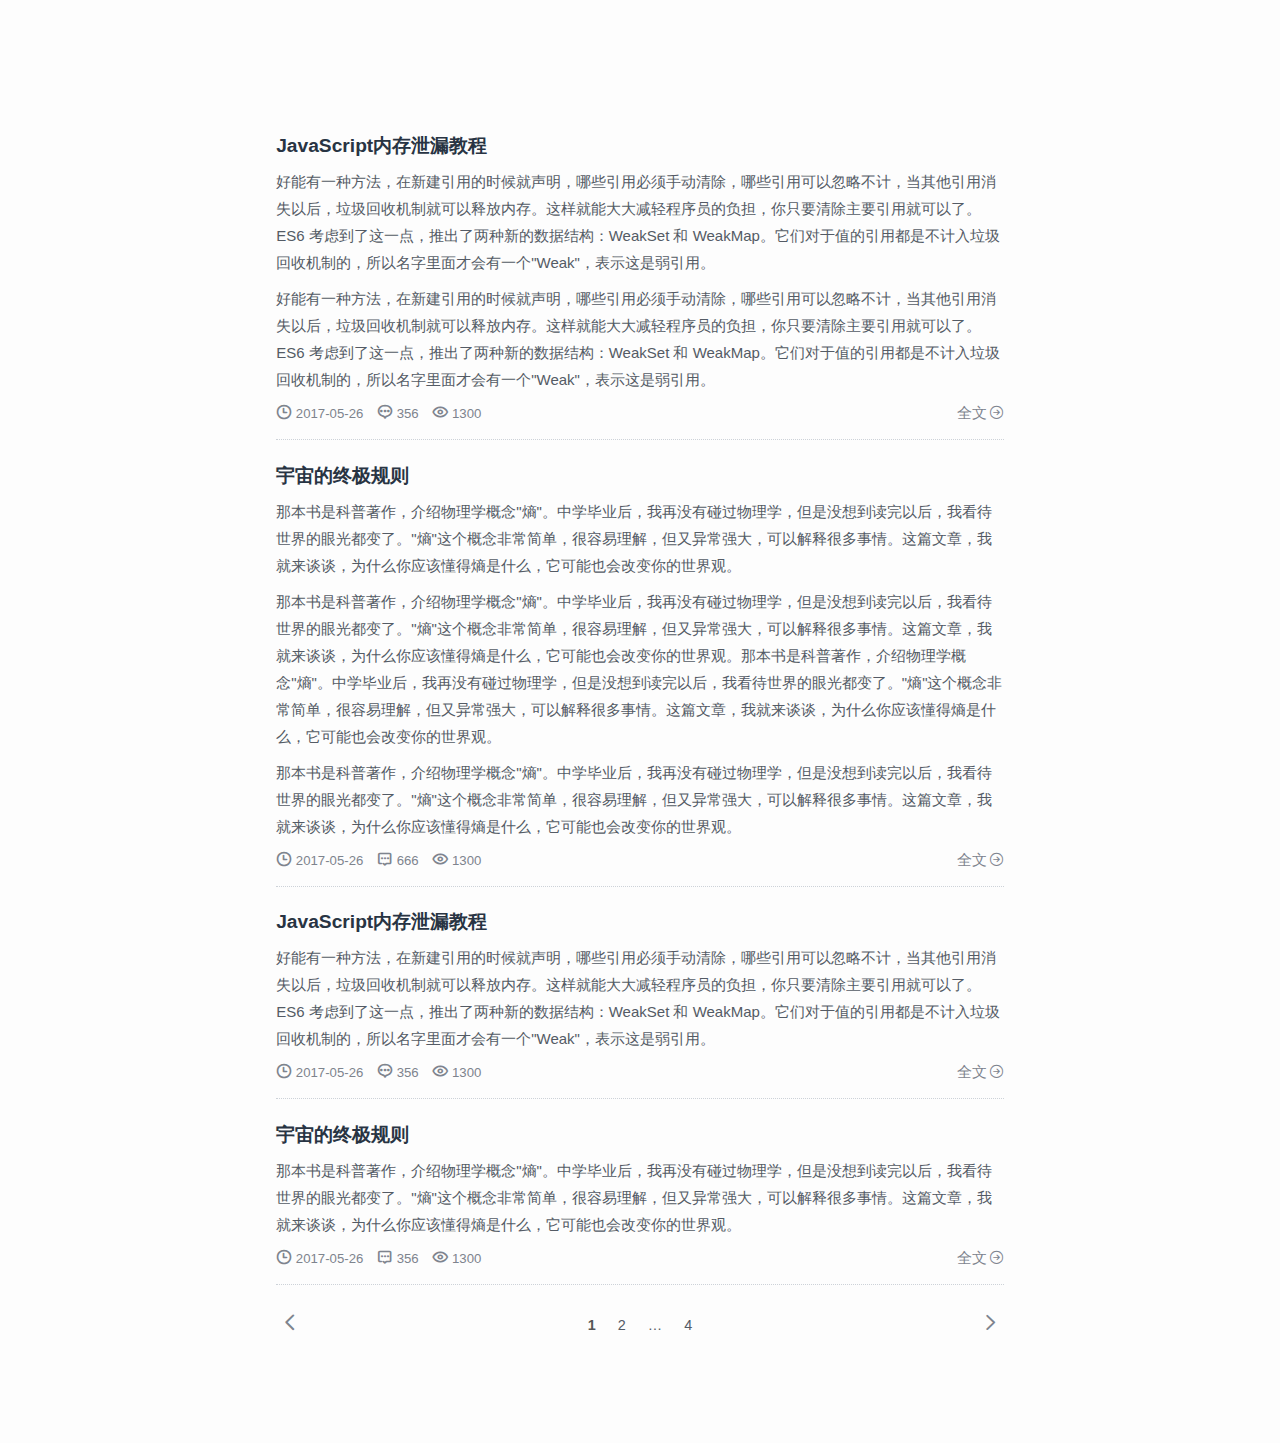
==== commit c74f0455: "office to github" ====
--- a/index.html
+++ b/index.html
@@ -23,8 +23,7 @@
             <h2 class="article-title transition300"><a href="" class="transition300">JavaScript内存泄漏教程</a></h2>
             <div class="article-body">
                 <p>好能有一种方法，在新建引用的时候就声明，哪些引用必须手动清除，哪些引用可以忽略不计，当其他引用消失以后，垃圾回收机制就可以释放内存。这样就能大大减轻程序员的负担，你只要清除主要引用就可以了。ES6 考虑到了这一点，推出了两种新的数据结构：WeakSet 和 WeakMap。它们对于值的引用都是不计入垃圾回收机制的，所以名字里面才会有一个"Weak"，表示这是弱引用。</p>
-                <img src="images/img1.jpg">
-                <p>好能有一种方法，在新建引用的时候就声明，哪些引用必须手动清除，哪些引用可以忽略不计，当其他引用消失以后，垃圾回收机制就可以释放内存。这样就能大大减轻程序员的负担，你只要清除主要引用就可以了。ES6 考虑到了这一点，推出了两种新的数据结构：WeakSet 和 WeakMap。它们对于值的引用都是不计入垃圾回收机制的，所以名字里面才会有一个"Weak"，表示这是弱引用。</p>
+                <p>好能有一种方法，在新建引用的时候就声明，哪些引用必须手动清除，哪些引用可以忽略不计，当其他引用消失以后，垃圾回收机制就可以释放内存。这样就能大大减轻程序员的负担，你只要清除主要引用就可以了。ES6 考虑到了这一点，推出了两种新的数据结构：WeakSet 和 WeakMap。它们对于值的引用都是不计入垃圾回收机制的，所以名字里面才会有一个"Weak"，表示这是弱引用。<a href="" class="more-link">全文<i class="iconfont icon-pullright"></i></a></p>
             </div>
             <div class="article-info">
                 <span class="article-info-date"><i class="iconfont icon-time"></i> 2017-05-26</span>
@@ -37,7 +36,7 @@
             <div class="article-body">
                 <p>那本书是科普著作，介绍物理学概念"熵"。中学毕业后，我再没有碰过物理学，但是没想到读完以后，我看待世界的眼光都变了。"熵"这个概念非常简单，很容易理解，但又异常强大，可以解释很多事情。这篇文章，我就来谈谈，为什么你应该懂得熵是什么，它可能也会改变你的世界观。</p>
                 <p>那本书是科普著作，介绍物理学概念"熵"。中学毕业后，我再没有碰过物理学，但是没想到读完以后，我看待世界的眼光都变了。"熵"这个概念非常简单，很容易理解，但又异常强大，可以解释很多事情。这篇文章，我就来谈谈，为什么你应该懂得熵是什么，它可能也会改变你的世界观。那本书是科普著作，介绍物理学概念"熵"。中学毕业后，我再没有碰过物理学，但是没想到读完以后，我看待世界的眼光都变了。"熵"这个概念非常简单，很容易理解，但又异常强大，可以解释很多事情。这篇文章，我就来谈谈，为什么你应该懂得熵是什么，它可能也会改变你的世界观。</p>
-                <p>那本书是科普著作，介绍物理学概念"熵"。中学毕业后，我再没有碰过物理学，但是没想到读完以后，我看待世界的眼光都变了。"熵"这个概念非常简单，很容易理解，但又异常强大，可以解释很多事情。这篇文章，我就来谈谈，为什么你应该懂得熵是什么，它可能也会改变你的世界观。</p>
+                <p>那本书是科普著作，介绍物理学概念"熵"。中学毕业后，我再没有碰过物理学，但是没想到读完以后，我看待世界的眼光都变了。"熵"这个概念非常简单，很容易理解，但又异常强大，可以解释很多事情。这篇文章，我就来谈谈，为什么你应该懂得熵是什么，它可能也会改变你的世界观。<a href="" class="more-link">全文<i class="iconfont icon-pullright"></i></a></p>
             </div>
             <div class="article-info">
                 <span class="article-info-date"><i class="iconfont icon-time"></i> 2017-05-26</span>
@@ -48,19 +47,18 @@
         <div class="article-wrap transition400">
             <h2 class="article-title transition300"><a href="" class="transition300">JavaScript内存泄漏教程</a></h2>
             <div class="article-body">
-                <p>好能有一种方法，在新建引用的时候就声明，哪些引用必须手动清除，哪些引用可以忽略不计，当其他引用消失以后，垃圾回收机制就可以释放内存。这样就能大大减轻程序员的负担，你只要清除主要引用就可以了。ES6 考虑到了这一点，推出了两种新的数据结构：WeakSet 和 WeakMap。它们对于值的引用都是不计入垃圾回收机制的，所以名字里面才会有一个"Weak"，表示这是弱引用。</p>
+                <p>好能有一种方法，在新建引用的时候就声明，哪些引用必须手动清除，哪些引用可以忽略不计，当其他引用消失以后，垃圾回收机制就可以释放内存。这样就能大大减轻程序员的负担，你只要清除主要引用就可以了。ES6 考虑到了这一点，推出了两种新的数据结构：WeakSet 和 WeakMap。它们对于值的引用都是不计入垃圾回收机制的，所以名字里面才会有一个"Weak"，表示这是弱引用。<a href="" class="more-link">全文<i class="iconfont icon-pullright"></i></a></p>
             </div>
             <div class="article-info">
                 <span class="article-info-date"><i class="iconfont icon-time"></i> 2017-05-26</span>
                 <span class="article-info-mark"><i class="iconfont icon-mark"></i> 356</span>
                 <span class="article-info-attention"><i class="iconfont icon-attention"></i> 1300</span>
             </div>
-            
         </div>
         <div class="article-wrap transition400">
             <h2 class="article-title transition300"><a href="" class="transition300">宇宙的终极规则</a></h2>
             <div class="article-body">
-                <p>那本书是科普著作，介绍物理学概念"熵"。中学毕业后，我再没有碰过物理学，但是没想到读完以后，我看待世界的眼光都变了。"熵"这个概念非常简单，很容易理解，但又异常强大，可以解释很多事情。这篇文章，我就来谈谈，为什么你应该懂得熵是什么，它可能也会改变你的世界观。</p>
+                <p>那本书是科普著作，介绍物理学概念"熵"。中学毕业后，我再没有碰过物理学，但是没想到读完以后，我看待世界的眼光都变了。"熵"这个概念非常简单，很容易理解，但又异常强大，可以解释很多事情。这篇文章，我就来谈谈，为什么你应该懂得熵是什么，它可能也会改变你的世界观。<a href="" class="more-link">全文<i class="iconfont icon-pullright"></i></a></p>
             </div>
             <div class="article-info">
                 <span class="article-info-date"><i class="iconfont icon-time"></i> 2017-05-26</span>
--- a/css/base.css
+++ b/css/base.css
@@ -52,6 +52,7 @@
 }
 /*列表-标题*/
 .article-title{
+    color: #283443;
     font-size: 1.6em;
     padding:1em 0 0 0;
 }
@@ -75,8 +76,22 @@
 .article-body p{
     margin: 0 0 0.6em;
 }
+.article-body .more-link{
+    position: relative;
+    float: right;
+    top: 2.2em;
+    color:  #7E848E;
+}
+.more-link i{
+    font-size: 1em;
+    margin-left: 2px;
+}
 .article-wrap.chosen-arc .article-body{
     color: #2c3138;
+}
+
+.article-wrap.chosen-arc .article-body .more-link{
+    color: #585e69;
 }
 /*列表-评论*/
 .article-info{
@@ -100,7 +115,7 @@
 }
 .article-wrap.chosen-arc .article-info span,
 .article-wrap.chosen-arc .article-info a{
-    color: #686f79;
+    color: #585e69;
 }
 .article-wrap.chosen-prev .article-info{
     border-color: rgba(255,255,255,0);
@@ -125,8 +140,7 @@
     font-weight: bold;
 }
 .prev,.next{
-    color: #545b65;
-    padding: 0 10px;
+    color: #7E848E;
     display: block;
     position: absolute;
     top: 0;
@@ -135,8 +149,14 @@
 .prev i,.next i{
     font-size: 1.4em;
 }
-.prev{left: 1em;}
-.next{right: 1em;}
+.prev{
+    left: 1em;
+    padding: 0 20px 0 10px;
+}
+.next{
+    right: 1em;
+    padding: 0 10px 0 20px;
+}
 .prev:hover,a.next:hover{
     text-align: left;
     color: #2c3138;
@@ -150,12 +170,121 @@
 }
 
 /*====文章页面====*/
+/*文章内容*/
 .article-all-content p{
     color: #2c3138;
 }
 .article-all-content .article-title{
     font-size: 1.8em;
     margin: 0 0 0.5em 0;
+}
+/*底部评论表单*/
+.comments-area{
+    padding: 2.5em 1.6em;
+}
+.comment-reply-title{
+    color: #2c3138;
+    font-size: 1.5em;
+}
+.comment-notes{
+    color: #2c3138;
+}
+.comment-form{
+    display: block;
+    width: 100%;
+}
+.comment-form p{
+    margin-bottom: 15px;
+    width: 100%;
+}
+.comment-form label {
+    color: #707070;
+    font-size: 1.2em;
+    font-weight: 700;
+    display: block;
+    line-height: 1.5;
+    margin-bottom: 5px;
+}
+.required{
+    color: #c0392b;
+    font-weight: bold;
+}
+.comment-form input[type="text"],
+.comment-form input[type="email"],
+.comment-form input[type="url"],
+.comment-form input[type="submit"] {
+    width: 100%;
+}
+.form-submit{
+    margin: 25px 0 0 0;
+}
+input[type="text"],
+input[type="email"],
+input[type="url"],
+input[type="password"],
+input[type="search"]{
+    padding: 1em;
+    outline: none;
+    border: #dde2e8 1px solid;
+    width: 100%;
+    transition: all 0.4s;
+    background: #f2f2f2;
+    box-sizing: border-box;
+    -webkit-box-sizing: border-box;
+    -moz-box-sizing: border-box;
+}
+button,
+input[type="button"],
+input[type="reset"],
+input[type="submit"] {
+    -webkit-appearance: button;
+    background-color: #283443;
+    border: #1b242f 1px solid;
+    color: #fff;
+    cursor: pointer;
+    font-size: 12px;
+    font-size: 1.2rem;
+    font-weight: 700;
+    padding: 0.5em;
+    display: block;
+    text-transform: uppercase;
+    transition: all 0.4s;
+}
+button:hover,
+input[type="button"]:hover,
+input[type="reset"]:hover,
+input[type="submit"]:hover,
+button:focus,
+input[type="button"]:focus,
+input[type="reset"]:focus,
+input[type="submit"]:focus {
+    background-color: #ea6037;
+    border-color: #cc532f;
+    outline: 0;
+}
+textarea {
+    background-color: #f2f2f2;
+    font-size: 14px;
+    line-height: 1.5;
+    padding: 1em;
+    margin: 0;
+    border: #dde2e8 1px solid;
+    vertical-align: baseline;
+    resize: none;
+    display: block;
+    width: 100%;
+    height: 100px;
+    outline: none;
+    box-sizing: border-box;
+    -webkit-box-sizing: border-box;
+    -moz-box-sizing: border-box;
+}
+textarea:focus,
+input:focus{
+    outline: 0;
+    background: #fff;
+    border-color:#e1e1e1;    
+    box-shadow: 0 1px 3px rgba(100,100,100,.14);
 }
 
 /*---适配尺寸---*/
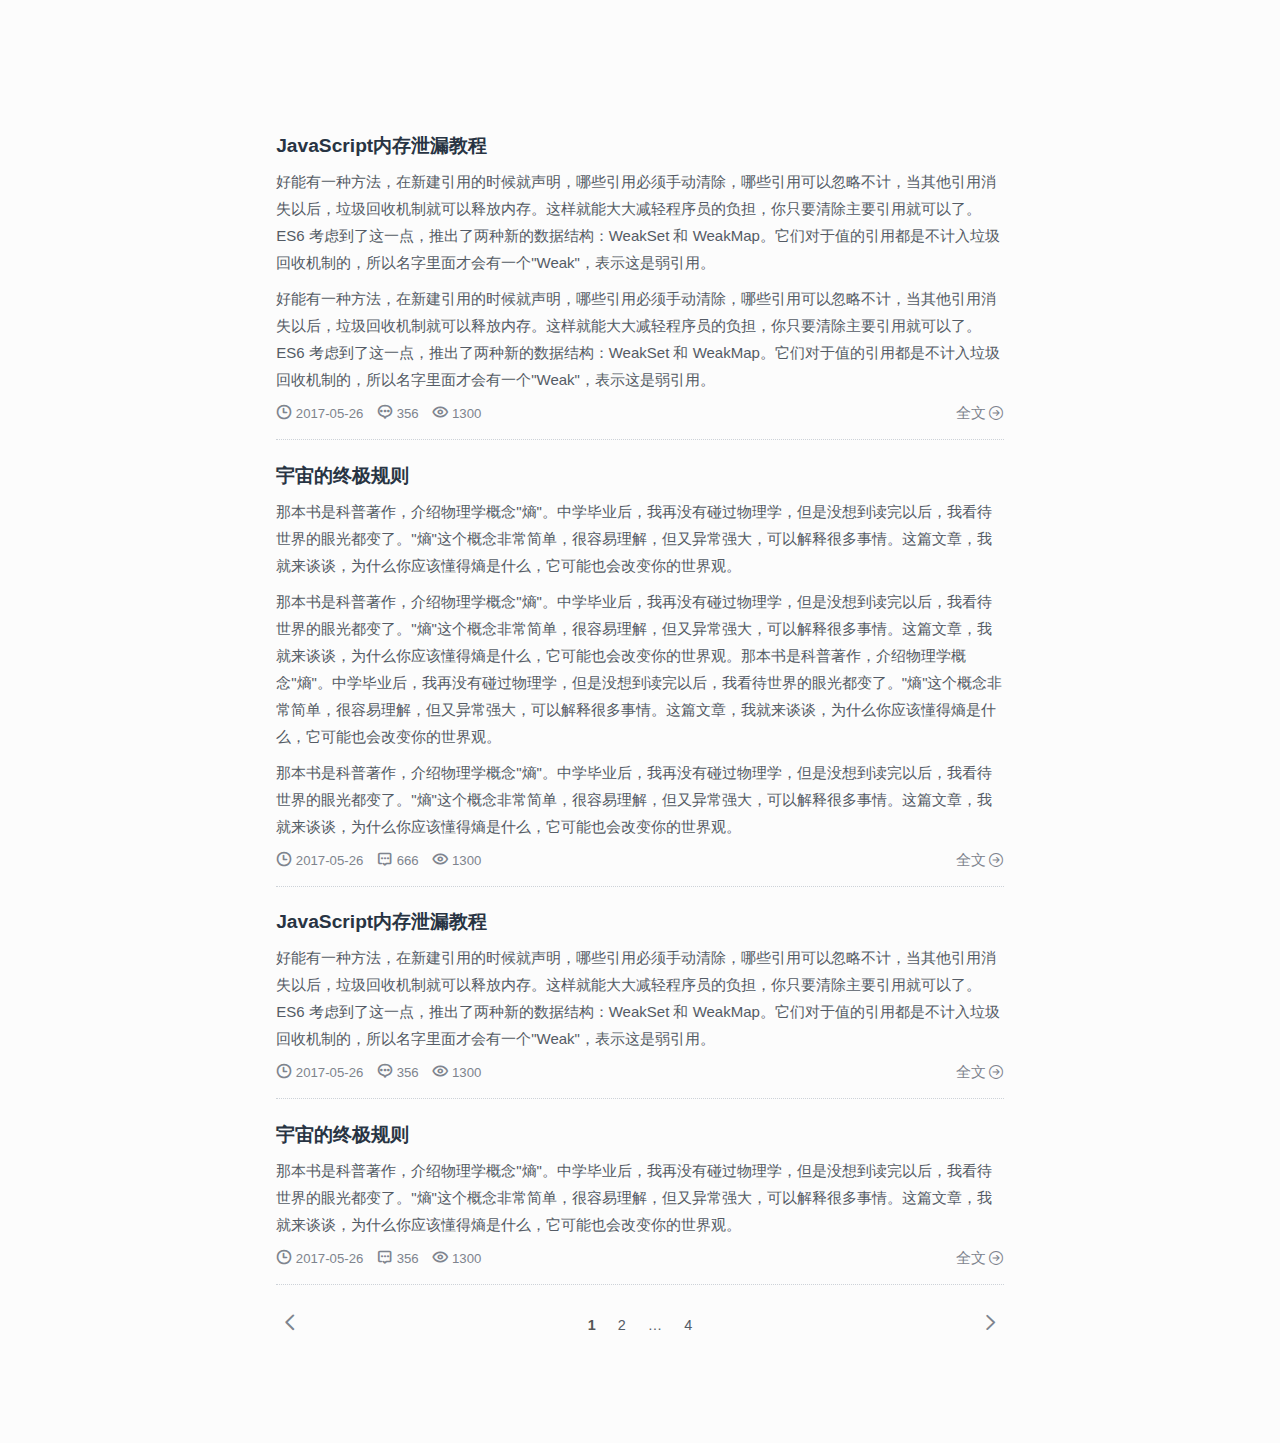
==== commit 2fc8867f: "home to github" ====
--- a/index.html
+++ b/index.html
@@ -5,8 +5,8 @@
     <title>blog-template</title>
     <meta charset="utf-8">
     <meta name="viewport" content="width=device-width, initial-scale=1, maximum-scale=1, minimum-scale=1,user-scalable=no">
-    <link rel="stylesheet" href="css/public.css" />
-    <link rel="stylesheet" href="css/base.css" />
+    <link rel="stylesheet" href="css/global.css" />
+    <link rel="stylesheet" href="css/style.css" />
     <script type="text/javascript" src="js/jquery.min.js"></script>
     <script type="text/javascript" src="js/test.js"></script>
 </head>
@@ -20,7 +20,7 @@
 
     <div class="main-wrapper" id="home-page">
         <div class="article-wrap transition400">
-            <h2 class="article-title transition300"><a href="" class="transition300">JavaScript内存泄漏教程</a></h2>
+            <h2 class="article-title transition300"><a href="article.html" class="transition300">JavaScript内存泄漏教程</a></h2>
             <div class="article-body">
                 <p>好能有一种方法，在新建引用的时候就声明，哪些引用必须手动清除，哪些引用可以忽略不计，当其他引用消失以后，垃圾回收机制就可以释放内存。这样就能大大减轻程序员的负担，你只要清除主要引用就可以了。ES6 考虑到了这一点，推出了两种新的数据结构：WeakSet 和 WeakMap。它们对于值的引用都是不计入垃圾回收机制的，所以名字里面才会有一个"Weak"，表示这是弱引用。</p>
                 <p>好能有一种方法，在新建引用的时候就声明，哪些引用必须手动清除，哪些引用可以忽略不计，当其他引用消失以后，垃圾回收机制就可以释放内存。这样就能大大减轻程序员的负担，你只要清除主要引用就可以了。ES6 考虑到了这一点，推出了两种新的数据结构：WeakSet 和 WeakMap。它们对于值的引用都是不计入垃圾回收机制的，所以名字里面才会有一个"Weak"，表示这是弱引用。<a href="" class="more-link">全文<i class="iconfont icon-pullright"></i></a></p>
--- a/css/global.css
+++ b/css/global.css
@@ -0,0 +1,237 @@
+
+/*====01.样式充值=====*/
+*{margin: 0;padding: 0;list-style: none;}
+/** 清除内外边距 **/
+body, h1, h2, h3, h4, h5, h6, hr, p, blockquote, /* structural elements 结构元素 */
+dl, dt, dd, ul, ol, li, /* list elements 列表元素 */
+pre, /* text formatting elements 文本格式元素 */
+form, fieldset, legend, button, input, textarea, /* form elements 表单元素 */
+th, td /* table elements 表格元素 */ {
+  margin: 0;
+  padding: 0;
+}
+body{background: #fcfcfc;}
+
+/** 设置默认字体 **/
+body,button, input, select, textarea /* for ie */ {
+  font: 12px/1.5 "microsoft yahei",tahoma, arial, \5b8b\4f53, sans-serif;
+  -webkit-font-smoothing: antialiased;
+  font-smoothing: antialiased;
+  -webkit-text-size-adjust:100%;
+  text-size-adjust:100%;
+}
+h1, h2, h3, h4, h5, h6 { font-size: 100%; }
+address, cite, dfn, em, var { font-style: normal; } /* 将斜体扶正 */
+code, kbd, pre, samp { font-family: courier new, courier, monospace; } /* 统一等宽字体 */
+small { font-size: 12px; } /* 小于 12px 的中文很难阅读，让 small 正常化 */
+
+/** 重置列表元素 **/
+ul, ol { list-style: none; }
+
+/** 重置文本格式元素 **/
+a { text-decoration: none; outline: none;}
+a:hover { text-decoration: none; }
+
+/** 重置表单元素 **/
+legend { color: #000; } /* for ie6 */
+fieldset, img { border: 0; outline: none;} /* img 搭车：让链接里的 img 无边框 */
+button, input, select, textarea { font-size: 100%; } /* 使得表单元素在 ie 下能继承字体大小 */
+/* 注：optgroup 无法扶正 */
+
+/** 重置表格元素 **/
+table { border-collapse: collapse; border-spacing: 0; }
+
+
+
+/*====02.字体图标====*/
+
+@font-face {font-family: "iconfont";
+  src: url('iconfont.eot?t=1509977064311'); /* IE9*/
+  src: url('iconfont.eot?t=1509977064311#iefix') format('embedded-opentype'), /* IE6-IE8 */
+  url('[data-uri]') format('woff'),
+  url('iconfont.ttf?t=1509977064311') format('truetype'), /* chrome, firefox, opera, Safari, Android, iOS 4.2+*/
+  url('iconfont.svg?t=1509977064311#iconfont') format('svg'); /* iOS 4.1- */
+}
+
+.iconfont {
+  font-family:"iconfont" !important;
+  font-size:16px;
+  font-style:normal;
+  -webkit-font-smoothing: antialiased;
+  -moz-osx-font-smoothing: grayscale;
+}
+
+.icon-appreciate:before { content: "\e644"; }
+
+.icon-check:before { content: "\e645"; }
+
+.icon-close:before { content: "\e646"; }
+
+.icon-edit:before { content: "\e649"; }
+
+.icon-emoji:before { content: "\e64a"; }
+
+.icon-favorfill:before { content: "\e64b"; }
+
+.icon-favor:before { content: "\e64c"; }
+
+.icon-locationfill:before { content: "\e650"; }
+
+.icon-location:before { content: "\e654"; }
+
+.icon-roundcheckfill:before { content: "\e656"; }
+
+.icon-roundcheck:before { content: "\e657"; }
+
+.icon-roundclosefill:before { content: "\e658"; }
+
+.icon-roundclose:before { content: "\e659"; }
+
+.icon-roundrightfill:before { content: "\e65a"; }
+
+.icon-roundright:before { content: "\e65b"; }
+
+.icon-timefill:before { content: "\e65e"; }
+
+.icon-time:before { content: "\e65f"; }
+
+.icon-unfold:before { content: "\e66c"; }
+
+.icon-warnfill:before { content: "\e662"; }
+
+.icon-warn:before { content: "\e663"; }
+
+.icon-camerafill:before { content: "\e664"; }
+
+.icon-commentfill:before { content: "\e666"; }
+
+.icon-comment:before { content: "\e670"; }
+
+.icon-likefill:before { content: "\e671"; }
+
+.icon-like:before { content: "\e672"; }
+
+.icon-notificationfill:before { content: "\e66a"; }
+
+.icon-notification:before { content: "\e66b"; }
+
+.icon-back:before { content: "\e679"; }
+
+.icon-more:before { content: "\e684"; }
+
+.icon-settings:before { content: "\e68a"; }
+
+.icon-questionfill:before { content: "\e690"; }
+
+.icon-question:before { content: "\e691"; }
+
+.icon-pic:before { content: "\e69b"; }
+
+.icon-pulldown:before { content: "\e69f"; }
+
+.icon-pullup:before { content: "\e6a0"; }
+
+.icon-right:before { content: "\e6a3"; }
+
+.icon-refresh:before { content: "\e6a4"; }
+
+.icon-home:before { content: "\e6b8"; }
+
+.icon-homefill:before { content: "\e6bb"; }
+
+.icon-message:before { content: "\e6bc"; }
+
+.icon-friendaddfill:before { content: "\e6c9"; }
+
+.icon-friendadd:before { content: "\e6ca"; }
+
+.icon-selection:before { content: "\e6ce"; }
+
+.icon-square:before { content: "\e6d5"; }
+
+.icon-squarecheck:before { content: "\e6d6"; }
+
+.icon-round:before { content: "\e6d7"; }
+
+.icon-roundaddfill:before { content: "\e6d8"; }
+
+.icon-roundadd:before { content: "\e6d9"; }
+
+.icon-add:before { content: "\e6da"; }
+
+.icon-info:before { content: "\e6e5"; }
+
+.icon-searchlist:before { content: "\e6fe"; }
+
+.icon-mobile:before { content: "\e704"; }
+
+.icon-mobilefill:before { content: "\e705"; }
+
+.icon-copy:before { content: "\e708"; }
+
+.icon-creativefill:before { content: "\e718"; }
+
+.icon-creative:before { content: "\e71b"; }
+
+.icon-female:before { content: "\e71a"; }
+
+.icon-male:before { content: "\e71c"; }
+
+.icon-pullleft:before { content: "\e71f"; }
+
+.icon-pullright:before { content: "\e720"; }
+
+.icon-apps:before { content: "\e729"; }
+
+.icon-picfill:before { content: "\e72c"; }
+
+.icon-markfill:before { content: "\e730"; }
+
+.icon-mark:before { content: "\e732"; }
+
+.icon-repair:before { content: "\e738"; }
+
+.icon-file:before { content: "\e739"; }
+
+.icon-attentionfill:before { content: "\e73c"; }
+
+.icon-attention:before { content: "\e73d"; }
+
+.icon-communityfill:before { content: "\e740"; }
+
+.icon-community:before { content: "\e741"; }
+
+.icon-tagfill:before { content: "\e751"; }
+
+.icon-tag:before { content: "\e752"; }
+
+.icon-radiobox:before { content: "\e75b"; }
+
+.icon-upload:before { content: "\e75d"; }
+
+.icon-add1:before { content: "\e767"; }
+
+.icon-move:before { content: "\e768"; }
+
+.icon-arrowleft1:before { content: "\e85f"; }
+
+.icon-my:before { content: "\e78b"; }
+
+.icon-text:before { content: "\e791"; }
+
+.icon-comment_fill_light:before { content: "\e7e2"; }
+
+.icon-arrow-left1:before { content: "\e61e"; }
+
+.icon-arrow-right:before { content: "\e860"; }
+
+
+
+
+
+
+
+
+
+
+
--- a/css/style.css
+++ b/css/style.css
@@ -0,0 +1,428 @@
+/*公共-布局*/
+.clear-fix:after{
+    float: none;
+    display: block;
+    content: '';
+    visibility: hidden;
+    clear: both;
+    height: 0;
+    overflow: hidden;
+    zoom: 1;
+}
+.transition300{
+    transition: all 0.3s;
+}
+.transition400{
+    transition: all 0.4s;
+}
+.main-wrapper{
+    width: 60%;
+    margin: 0 auto;
+}
+.says,
+.screen-reader-text{
+    display: none;
+}
+
+
+/*公共-头部*/
+.main-header{
+    padding: 1em 0 0 0;
+}
+.home-link{
+    display: block;
+    float: left;
+    margin-left: 1.6em;
+}
+
+/*====首页样式====*/
+/*列表-容器*/
+.article-wrap{
+    border:rgba(255,255,255,0) 1px solid;
+    padding: 0 1.6em;
+    position: relative;
+    left: 0px;
+}
+.article-wrap img{
+    width: 100%!important;
+}
+.article-wrap.chosen-arc{
+    background: #fff;
+    border-color:#e3e6ea;    
+    box-shadow: 0 1px 4px rgba(100,100,100,.15);
+}
+/*列表-标题*/
+.article-title{
+    color: #283443;
+    font-size: 1.6em;
+    padding:1em 0 0 0;
+}
+.article-title a{
+	color: #283443;
+    text-decoration: none;
+}
+.article-title a:hover{
+    text-decoration: none;
+}
+.article-wrap.chosen-arc .article-title a{
+    color: #ea6037;
+}
+/*列表-段落*/
+.article-body{
+    font-size: 1.25em;
+    color: #545b65;
+    line-height: 1.8em;
+    padding: 0.5em 0 0 0;
+}
+.article-body p{
+    margin: 0 0 0.6em;
+}
+.article-body .more-link{
+    position: relative;
+    float: right;
+    top: 2.2em;
+    color:  #7E848E;
+}
+.more-link i{
+    margin-left: 2px;
+}
+.article-wrap.chosen-arc .article-body{
+    color: #2c3138;
+}
+
+.article-wrap.chosen-arc .article-body .more-link{
+    color: #585e69;
+}
+/*列表-评论*/
+.article-info{
+    border-bottom: rgba(192, 199, 206,0.8) 1px dotted;
+    font-size: 1.1em;
+    padding: 0 0 15px 0;
+    vertical-align: middle;
+    line-height: 20px;
+    font-weight: normal;
+}
+.article-info span,
+.article-info a{
+    color: #7E848E;
+    margin-right: 10px;
+}
+.article-info i{
+	font-weight: bold;
+}
+.article-wrap.chosen-arc .article-info{
+    border-color: rgba(255,255,255,0);
+}
+.article-wrap.chosen-arc .article-info span,
+.article-wrap.chosen-arc .article-info a{
+    color: #585e69;
+}
+.article-wrap.chosen-prev .article-info{
+    border-color: rgba(255,255,255,0);
+}
+/*文章翻页*/
+.pagination .nav-links{
+    text-align: center;
+    font-size: 1.2em;
+    padding: 0 1.4em;
+    position: relative;
+    margin: 1.5em 0 0 0;
+}
+.page-int{
+    display: inline-block;
+    color: #545b65;
+    padding: 6px 8px;
+    border-radius: 15px;
+    border: rgba(255,255,255,0) 1px solid;
+}
+.page-int.current{
+    color: #555;
+    font-weight: bold;
+}
+.prev,.next{
+    color: #7E848E;
+    display: block;
+    position: absolute;
+    top: 0;
+    margin: 0;
+}
+.prev i,.next i{
+    font-size: 1.4em;
+}
+.prev{
+    left: 1em;
+    padding: 0 20px 0 10px;
+}
+.next{
+    right: 1em;
+    padding: 0 10px 0 20px;
+}
+.prev:hover,a.next:hover{
+    text-align: left;
+    color: #2c3138;
+}
+a.prev:hover{
+    left: 0.4em;
+}
+a.next:hover{
+    right: 0.4em;
+
+}
+
+/*====文章页面====*/
+/*文章内容*/
+.article-all-content p{
+    color: #2c3138;
+}
+.article-all-content .article-title{
+    font-size: 1.8em;
+    margin: 0 0 0.5em 0;
+}
+.article-all-content .article-info{
+    border: none;
+}
+/*底部评论表单*/
+.comments-title{
+    margin: 0 0 20px 0;
+    color: #464d56
+}
+.comments-title,
+.comment-reply-title{
+    font-size: 1.5em;
+}
+.comments-title i,
+.comment-reply-title i{
+    font-size: 1.3em;
+    margin-right: 5px;
+    color: #363c44;
+}
+.comment-list .children > li{
+    padding-left: 1.6em;
+}
+.comment-author{
+    overflow: hidden;
+    zoom:1;
+    margin: 0 0 5px 0;
+}
+.comment-author .avatar {
+    float: left;
+    height: 2.2em;
+    margin-right: 0.8em;
+    width: 2.2em;
+    border-radius: 100%;
+}
+.comment-author b{
+    color: #4e545d;
+    position: relative;
+    top: 0.4em;
+    font-size: 1.2em;
+}
+.comment-meta{
+    margin:0 0 5px 0;
+}
+.comment-metadata{
+    clear: both;
+    overflow: hidden;
+    zoom:1;
+}
+.comment-metadata a{
+    color: #7E848E;
+}
+.comment-metadata .edit-link i{
+    font-weight: bold;
+    color: #393e46;
+    margin-left: 2px;
+}
+.comment-content{
+    font-size: 1.2em;
+    color: #4e545d;
+}
+.comment-list .reply {
+    overflow: hidden;
+    zoom:1;
+    padding: 0 0 10px 0;
+}
+
+.comment-list .reply a {
+    color: #707070;
+    color: rgba(51, 51, 51, 0.7);
+    display: block;
+    float: right;
+}
+.comment-list article{
+    border-bottom: rgb(192, 199, 206) 1px dotted;
+    margin-bottom: 15px;
+}
+.comments-area{
+    padding: 2.5em 1.6em;
+}
+.comment-notes{
+    color: #2c3138;
+}
+.comment-form{
+    display: block;
+    width: 100%;
+}
+.comment-form p{
+    margin-bottom: 15px;
+    width: 100%;
+}
+.comment-form label {
+    color: #4e545d;
+    font-size: 1.2em;
+    font-weight: 700;
+    display: block;
+    line-height: 1.5;
+    margin-bottom: 5px;
+}
+.required{
+    color: #c0392b;
+    font-weight: bold;
+}
+.comment-form input[type="text"],
+.comment-form input[type="email"],
+.comment-form input[type="url"],
+.comment-form input[type="submit"] {
+    width: 100%;
+}
+.form-submit{
+    margin: 25px 0 0 0;
+}
+input[type="text"],
+input[type="email"],
+input[type="url"],
+input[type="password"],
+input[type="search"]{
+    padding: 1em;
+    outline: none;
+    border: #dde2e8 1px solid;
+    width: 100%;
+    transition: all 0.4s;
+    background: #f5f5f5;
+    box-sizing: border-box;
+    -webkit-box-sizing: border-box;
+    -moz-box-sizing: border-box;
+}
+button,
+input[type="button"],
+input[type="reset"],
+input[type="submit"] {
+    -webkit-appearance: button;
+    background-color: #283443;
+    border: #1b242f 1px solid;
+    color: #fff;
+    cursor: pointer;
+    font-size: 12px;
+    font-size: 1.2rem;
+    font-weight: 700;
+    padding: 0.5em;
+    display: block;
+    text-transform: uppercase;
+    transition: all 0.4s;
+}
+button:hover,
+input[type="button"]:hover,
+input[type="reset"]:hover,
+input[type="submit"]:hover,
+button:focus,
+input[type="button"]:focus,
+input[type="reset"]:focus,
+input[type="submit"]:focus {
+    background-color: #ea6037;
+    border-color: #cc532f;
+    outline: 0;
+}
+textarea {
+    background-color: #f5f5f5;
+    font-size: 14px;
+    line-height: 1.5;
+    padding: 1em;
+    margin: 0;
+    border: #dde2e8 1px solid;
+    vertical-align: baseline;
+    resize: none;
+    display: block;
+    width: 100%;
+    height: 100px;
+    outline: none;
+    box-sizing: border-box;
+    -webkit-box-sizing: border-box;
+    -moz-box-sizing: border-box;
+}
+textarea:focus,
+input:focus{
+    outline: 0;
+    background: #fff;
+    border-color:#e1e1e1;    
+    box-shadow: 0 1px 3px rgba(100,100,100,.15);
+}
+/*上一篇下一篇*/
+.post-navigation{
+    padding: 0 1.6em;
+}
+.post-navigation .nav-links{
+    font-size: 1.2em;
+    overflow: hidden;
+    zoom:1;
+    border-top:#d5dbe4 1px solid;  
+    border-bottom: #d5dbe4 1px solid;
+    padding: 1em 0;
+}
+.post-navigation .nav-links span,
+.post-navigation .nav-links i{
+    color: #2c3138
+}
+.post-navigation .nav-links .nav-previous a,
+.post-navigation .nav-links .nav-next a{
+    transition: all 0.4s;
+}
+.post-navigation .nav-links .nav-previous{
+    float: left;
+}
+.post-navigation .nav-links .nav-previous a:hover{
+    margin-left: 10px;
+}
+.post-navigation .nav-links .nav-next{
+    float: right;
+}
+.post-navigation .nav-links .nav-next a:hover{
+    margin-right: 10px;
+}
+/*---适配尺寸---*/
+@media (max-width: 990px) {
+    .main-wrapper{
+        width: 100%;
+    }
+    .article-wrap.chosen-arc{
+        border-radius: 0;
+        border-left-color: rgba(255,255,255,0);
+        border-right-color: rgba(255,255,255,0);
+        box-shadow: 0 1px 3px rgba(100,100,100,.12);
+        left: 0;
+    }
+    .pagination .nav-links{
+        margin: 1em 0 0 0;
+    }
+    .prev,.next{
+        top: 0.2em;
+    }
+    .prev i,.next i{
+        font-size: 1.2em;
+    }
+}
+@media (min-width: 990px) and (max-width: 1200px) {
+    .main-wrapper{
+        width: 70%;
+    }
+    .article-wrap.chosen-arc{
+        left: 5px;
+    }
+}
+@media (min-width: 1200px) {
+    .main-wrapper{
+        width: 60%;
+    }
+    .article-wrap.chosen-arc{
+        left: 5px;
+    }
+}